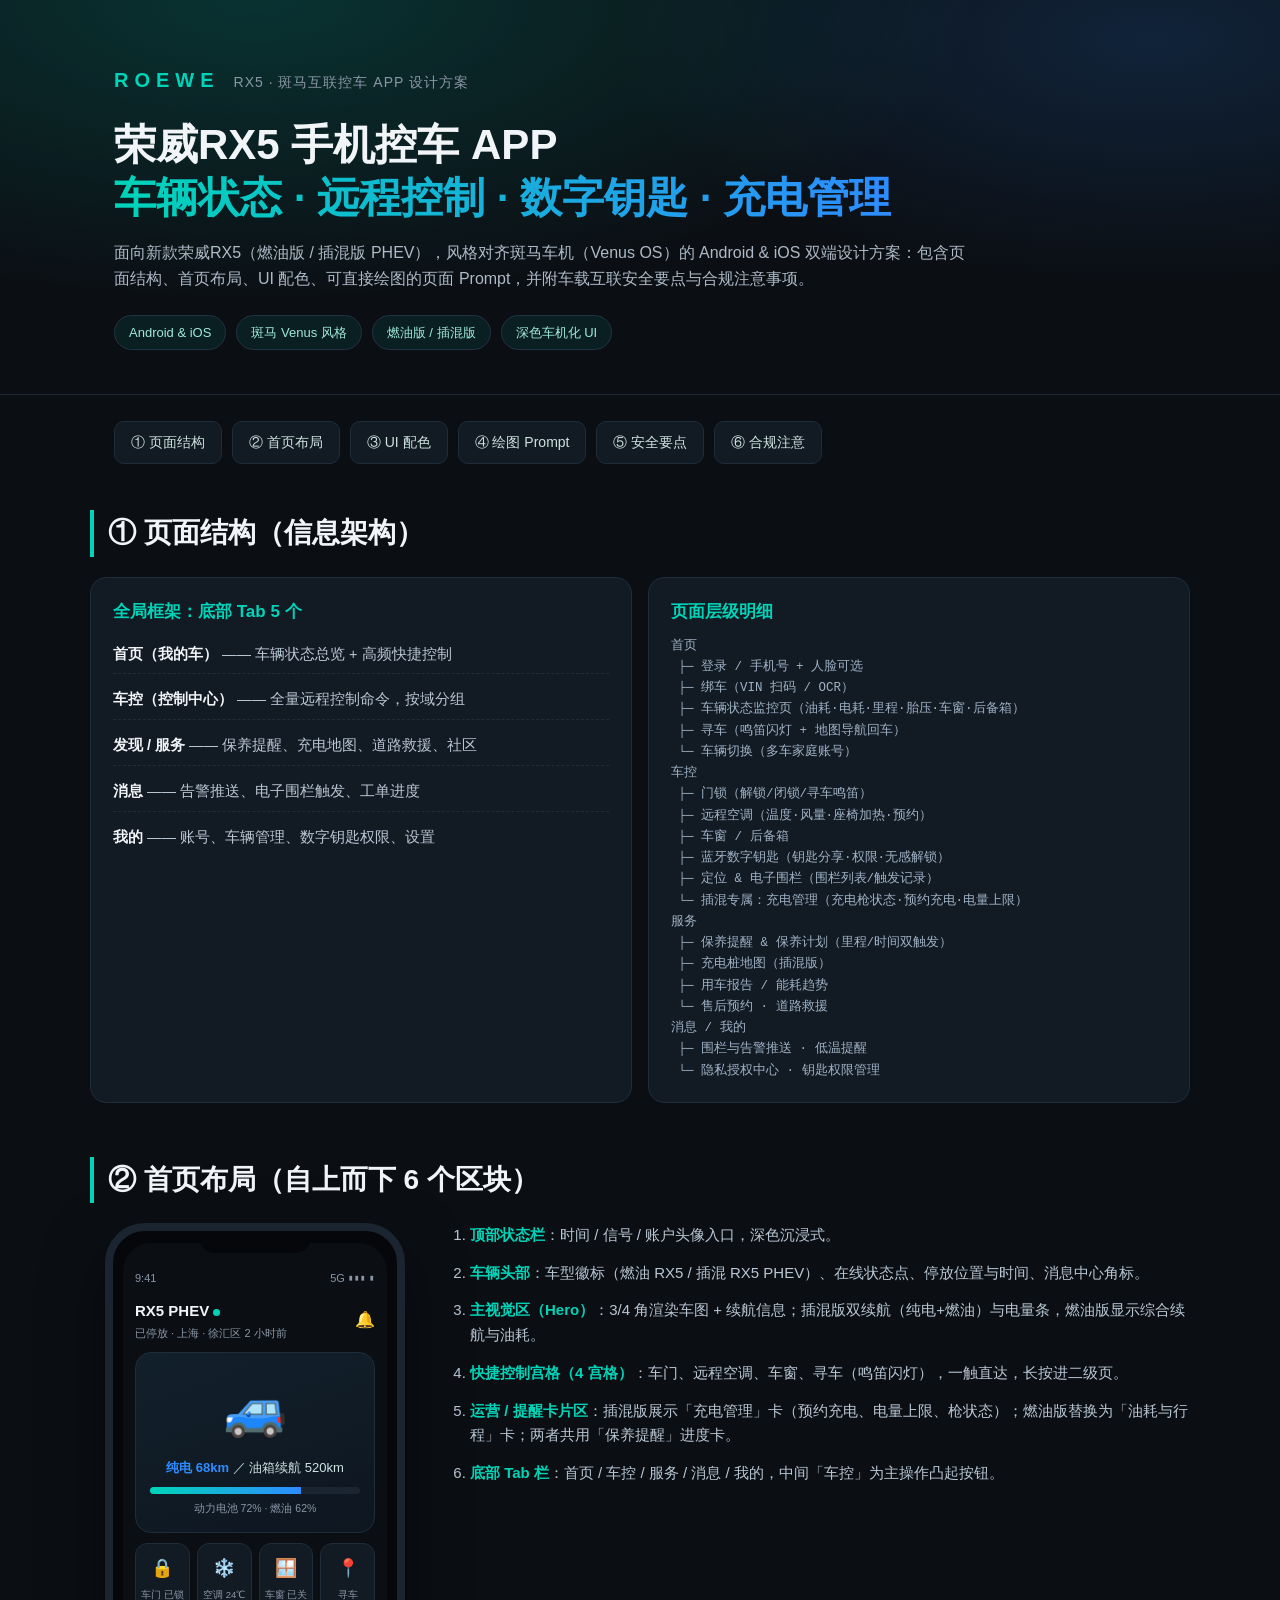
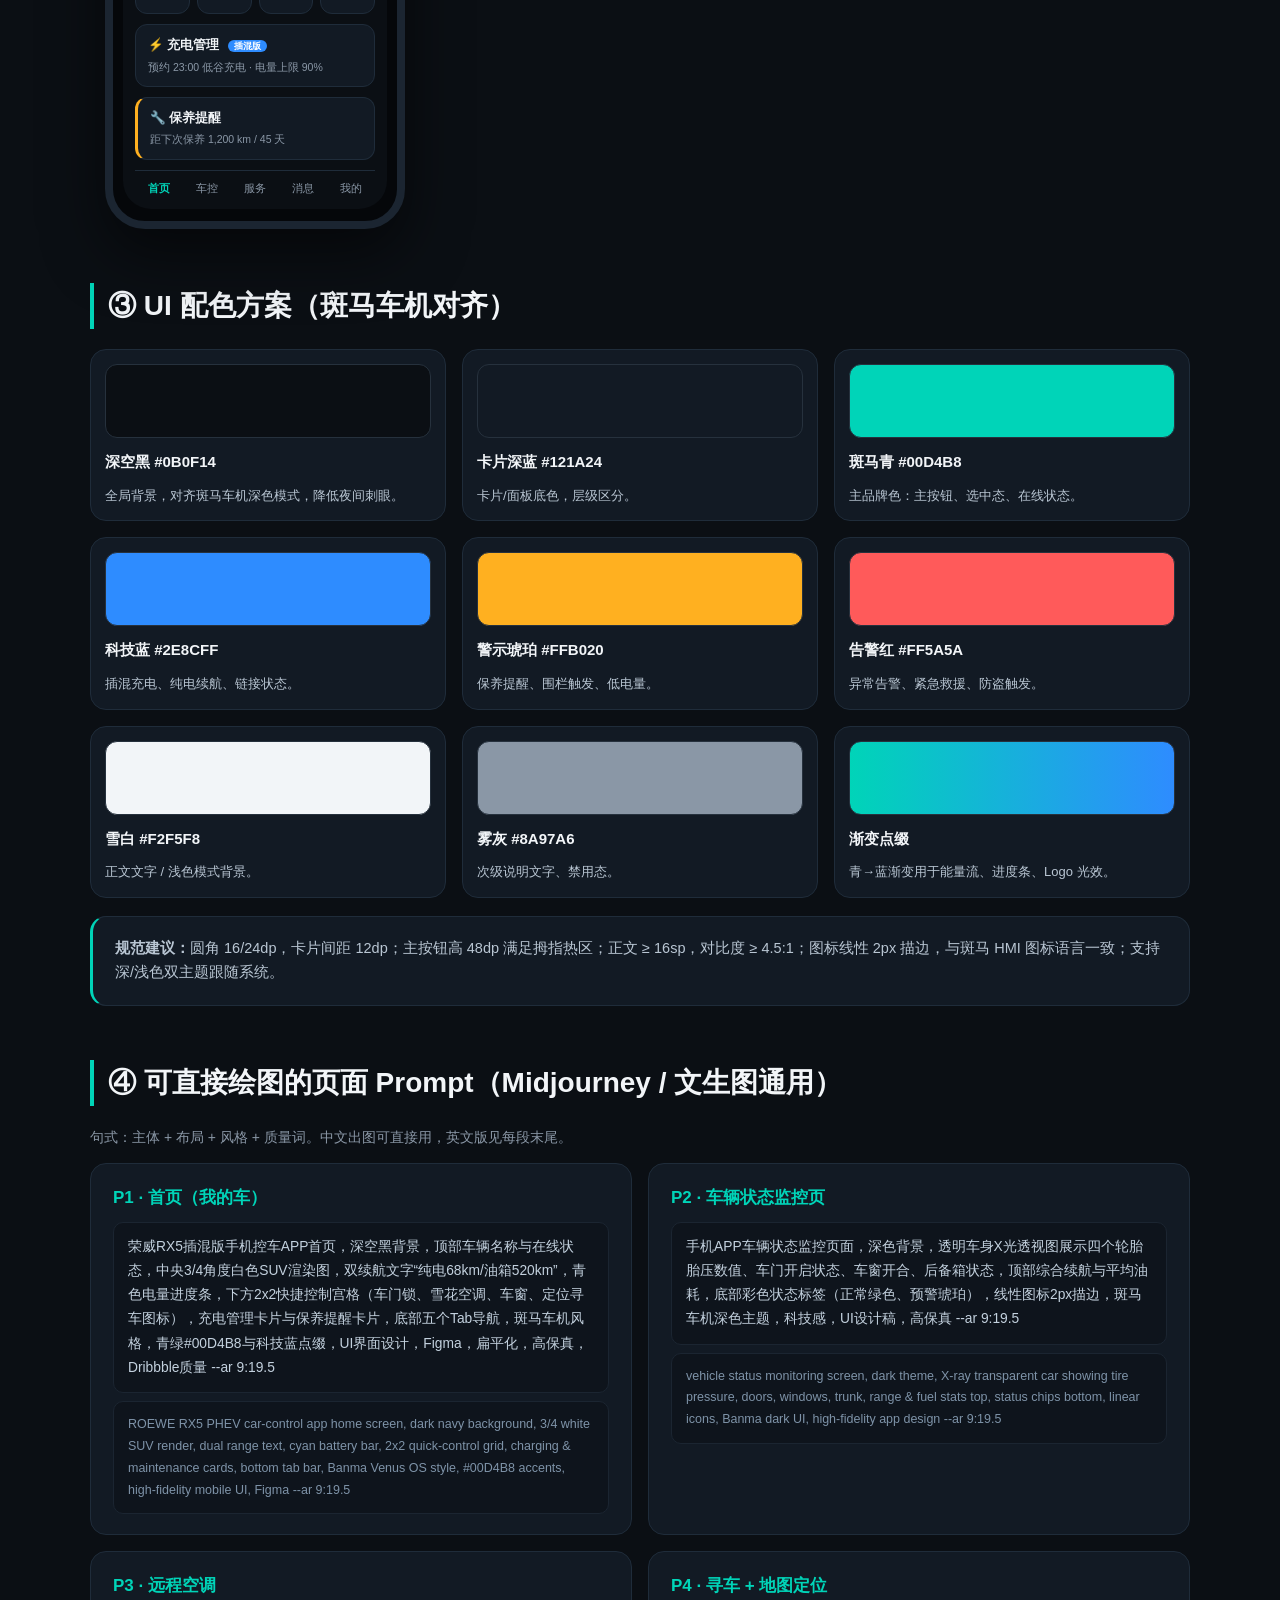
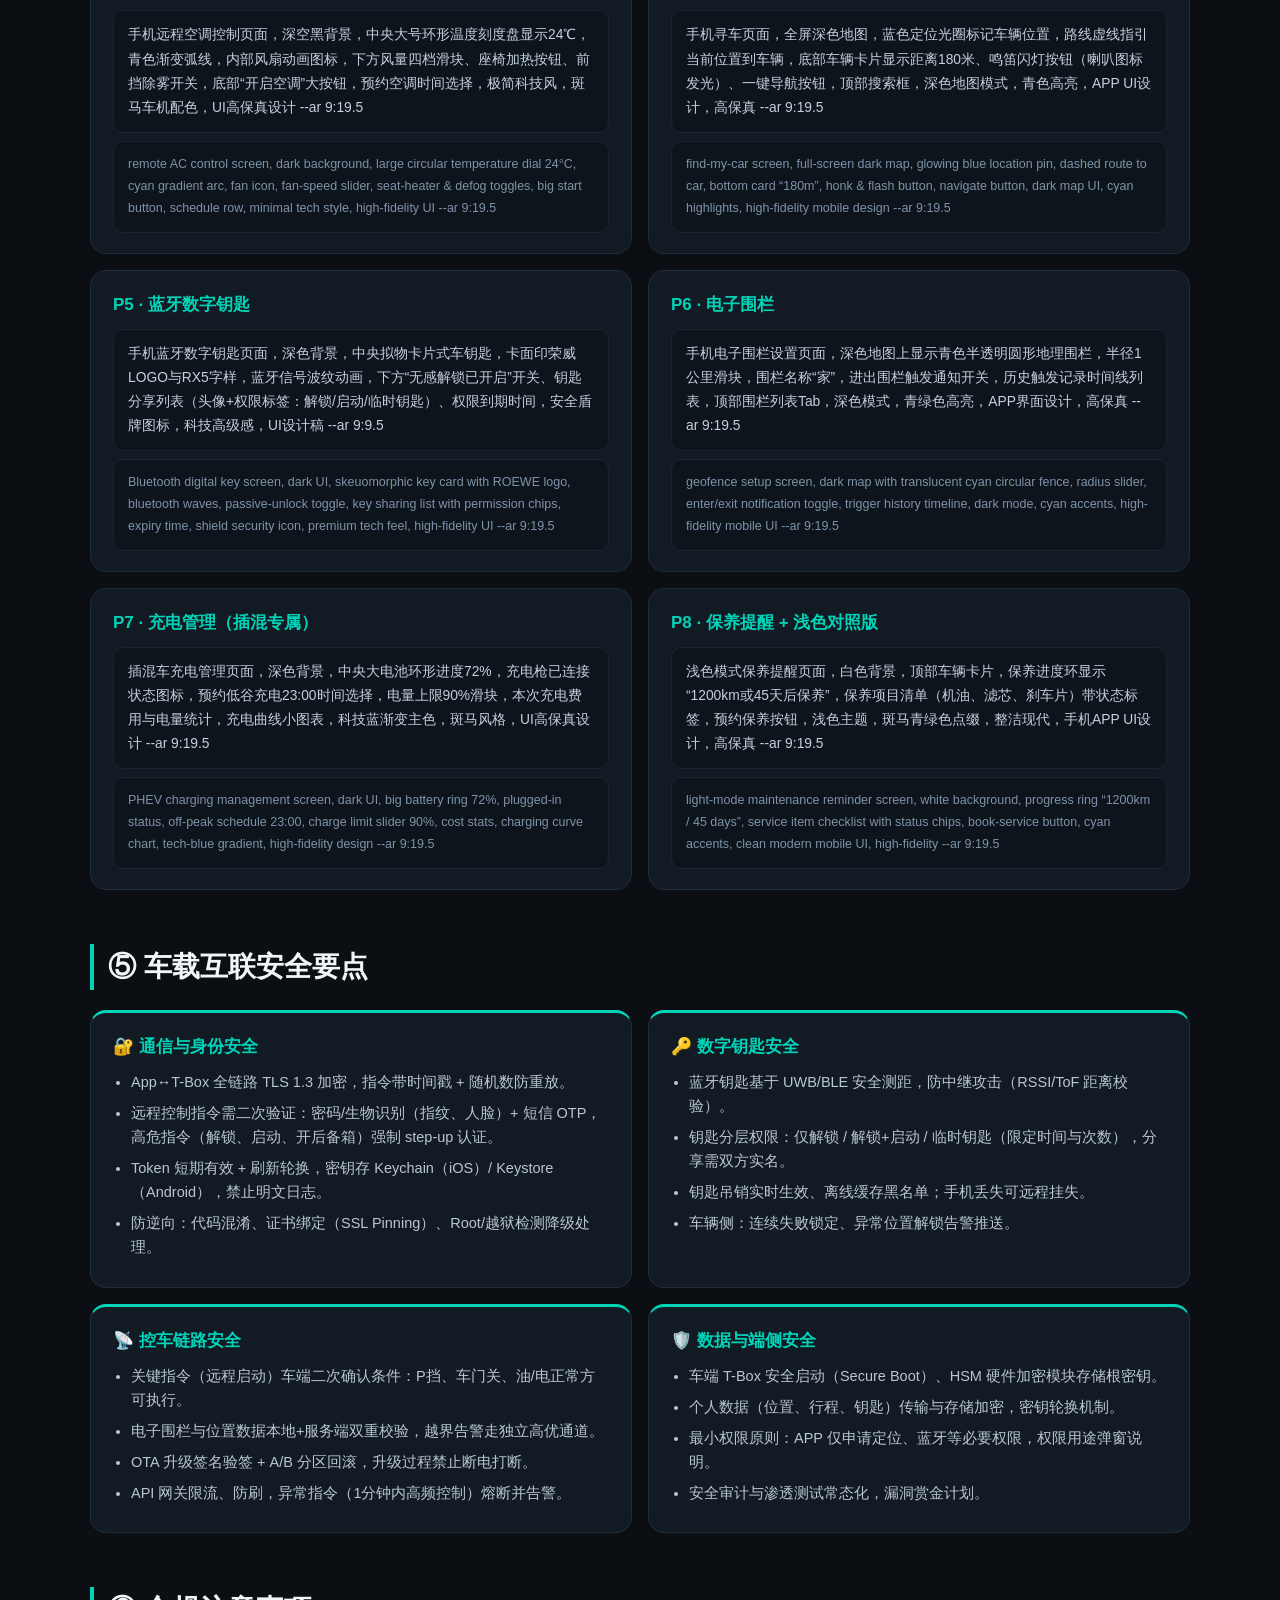
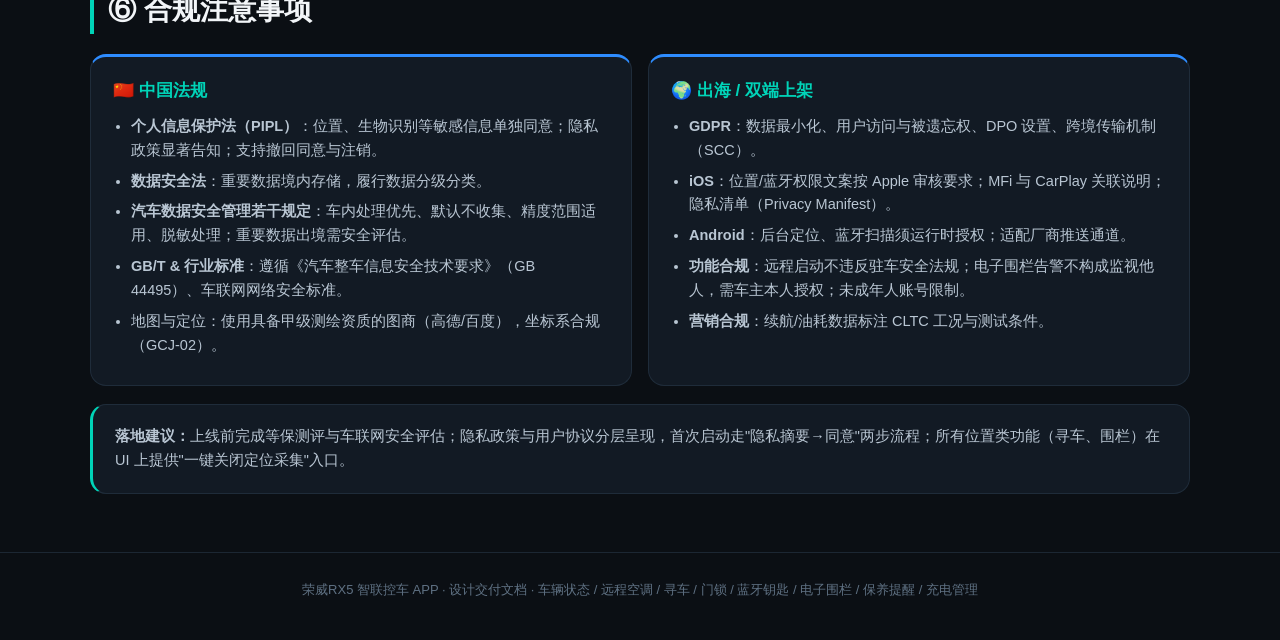
==== deliver/index.html @ 2e9de17f "deploy roewe rx5 app design" ====
<!DOCTYPE html>
<html lang="zh-CN">
<head>
<meta charset="UTF-8">
<meta name="viewport" content="width=device-width, initial-scale=1.0">
<title>荣威RX5 智联控车 APP 设计方案</title>
<link rel="stylesheet" href="style.css">
</head>
<body>

<header class="hero">
  <div class="wrap">
    <div class="brand">
      <span class="logo">ROEWE</span>
      <span class="logo-sub">RX5 · 斑马互联控车 APP 设计方案</span>
    </div>
    <h1>荣威RX5 手机控车 APP<br><span class="hl">车辆状态 · 远程控制 · 数字钥匙 · 充电管理</span></h1>
    <p class="lead">面向新款荣威RX5（燃油版 / 插混版 PHEV），风格对齐斑马车机（Venus OS）的 Android & iOS 双端设计方案：包含页面结构、首页布局、UI 配色、可直接绘图的页面 Prompt，并附车载互联安全要点与合规注意事项。</p>
    <div class="chips">
      <span class="chip">Android & iOS</span>
      <span class="chip">斑马 Venus 风格</span>
      <span class="chip">燃油版 / 插混版</span>
      <span class="chip">深色车机化 UI</span>
    </div>
  </div>
</header>

<nav class="toc wrap">
  <a href="#structure">① 页面结构</a>
  <a href="#home">② 首页布局</a>
  <a href="#colors">③ UI 配色</a>
  <a href="#prompts">④ 绘图 Prompt</a>
  <a href="#security">⑤ 安全要点</a>
  <a href="#compliance">⑥ 合规注意</a>
</nav>

<!-- 1 页面结构 -->
<section id="structure" class="wrap section">
  <h2>① 页面结构（信息架构）</h2>
  <div class="grid cols-2">
    <div class="card">
      <h3>全局框架：底部 Tab 5 个</h3>
      <ul class="tree">
        <li><b>首页（我的车）</b> —— 车辆状态总览 + 高频快捷控制</li>
        <li><b>车控（控制中心）</b> —— 全量远程控制命令，按域分组</li>
        <li><b>发现 / 服务</b> —— 保养提醒、充电地图、道路救援、社区</li>
        <li><b>消息</b> —— 告警推送、电子围栏触发、工单进度</li>
        <li><b>我的</b> —— 账号、车辆管理、数字钥匙权限、设置</li>
      </ul>
    </div>
    <div class="card">
      <h3>页面层级明细</h3>
      <pre class="tree-pre">首页
 ├─ 登录 / 手机号 + 人脸可选
 ├─ 绑车（VIN 扫码 / OCR）
 ├─ 车辆状态监控页（油耗·电耗·里程·胎压·车窗·后备箱）
 ├─ 寻车（鸣笛闪灯 + 地图导航回车）
 └─ 车辆切换（多车家庭账号）
车控
 ├─ 门锁（解锁/闭锁/寻车鸣笛）
 ├─ 远程空调（温度·风量·座椅加热·预约）
 ├─ 车窗 / 后备箱
 ├─ 蓝牙数字钥匙（钥匙分享·权限·无感解锁）
 ├─ 定位 & 电子围栏（围栏列表/触发记录）
 └─ 插混专属：充电管理（充电枪状态·预约充电·电量上限）
服务
 ├─ 保养提醒 & 保养计划（里程/时间双触发）
 ├─ 充电桩地图（插混版）
 ├─ 用车报告 / 能耗趋势
 └─ 售后预约 · 道路救援
消息 / 我的
 ├─ 围栏与告警推送 · 低温提醒
 └─ 隐私授权中心 · 钥匙权限管理</pre>
    </div>
  </div>
</section>

<!-- 2 首页布局 -->
<section id="home" class="wrap section">
  <h2>② 首页布局（自上而下 6 个区块）</h2>
  <div class="home-layout">
    <div class="phone">
      <div class="phone-notch"></div>
      <div class="phone-screen">
        <div class="ph-block ph-status">
          <span>9:41</span><span>5G ▮▮▮ ▮</span>
        </div>
        <div class="ph-block ph-head">
          <div>
            <div class="ph-car">RX5 PHEV <span class="dot online"></span></div>
            <div class="ph-sub">已停放 · 上海 · 徐汇区 2 小时前</div>
          </div>
          <div class="ph-ico">🔔</div>
        </div>
        <div class="ph-block ph-hero">
          <div class="ph-carimg">🚙</div>
          <div class="ph-range"><b>纯电 68km</b> ／ 油箱续航 520km</div>
          <div class="ph-batt"><i style="width:72%"></i></div>
          <div class="ph-batt-txt">动力电池 72% · 燃油 62%</div>
        </div>
        <div class="ph-block ph-grid">
          <div class="ph-cell">🔒<span>车门 已锁</span></div>
          <div class="ph-cell">❄️<span>空调 24℃</span></div>
          <div class="ph-cell">🪟<span>车窗 已关</span></div>
          <div class="ph-cell">📍<span>寻车</span></div>
        </div>
        <div class="ph-block ph-card">
          <div class="ph-card-t">⚡ 充电管理 <em>插混版</em></div>
          <div class="ph-card-b">预约 23:00 低谷充电 · 电量上限 90%</div>
        </div>
        <div class="ph-block ph-card warn">
          <div class="ph-card-t">🔧 保养提醒</div>
          <div class="ph-card-b">距下次保养 1,200 km / 45 天</div>
        </div>
        <div class="ph-tab">
          <span class="on">首页</span><span>车控</span><span>服务</span><span>消息</span><span>我的</span>
        </div>
      </div>
    </div>
    <ol class="layout-steps">
      <li><b>顶部状态栏</b>：时间 / 信号 / 账户头像入口，深色沉浸式。</li>
      <li><b>车辆头部</b>：车型徽标（燃油 RX5 / 插混 RX5 PHEV）、在线状态点、停放位置与时间、消息中心角标。</li>
      <li><b>主视觉区（Hero）</b>：3/4 角渲染车图 + 续航信息；插混版双续航（纯电+燃油）与电量条，燃油版显示综合续航与油耗。</li>
      <li><b>快捷控制宫格（4 宫格）</b>：车门、远程空调、车窗、寻车（鸣笛闪灯），一触直达，长按进二级页。</li>
      <li><b>运营 / 提醒卡片区</b>：插混版展示「充电管理」卡（预约充电、电量上限、枪状态）；燃油版替换为「油耗与行程」卡；两者共用「保养提醒」进度卡。</li>
      <li><b>底部 Tab 栏</b>：首页 / 车控 / 服务 / 消息 / 我的，中间「车控」为主操作凸起按钮。</li>
    </ol>
  </div>
</section>

<!-- 3 配色 -->
<section id="colors" class="wrap section">
  <h2>③ UI 配色方案（斑马车机对齐）</h2>
  <div class="grid cols-3">
    <div class="card swatch-card">
      <div class="swatch" style="background:#0B0F14"></div>
      <h3>深空黑 #0B0F14</h3><p>全局背景，对齐斑马车机深色模式，降低夜间刺眼。</p>
    </div>
    <div class="card swatch-card">
      <div class="swatch" style="background:#121A24"></div>
      <h3>卡片深蓝 #121A24</h3><p>卡片/面板底色，层级区分。</p>
    </div>
    <div class="card swatch-card">
      <div class="swatch" style="background:#00D4B8"></div>
      <h3>斑马青 #00D4B8</h3><p>主品牌色：主按钮、选中态、在线状态。</p>
    </div>
    <div class="card swatch-card">
      <div class="swatch" style="background:#2E8CFF"></div>
      <h3>科技蓝 #2E8CFF</h3><p>插混充电、纯电续航、链接状态。</p>
    </div>
    <div class="card swatch-card">
      <div class="swatch" style="background:#FFB020"></div>
      <h3>警示琥珀 #FFB020</h3><p>保养提醒、围栏触发、低电量。</p>
    </div>
    <div class="card swatch-card">
      <div class="swatch" style="background:#FF5A5A"></div>
      <h3>告警红 #FF5A5A</h3><p>异常告警、紧急救援、防盗触发。</p>
    </div>
    <div class="card swatch-card">
      <div class="swatch" style="background:#F2F5F8"></div>
      <h3>雪白 #F2F5F8</h3><p>正文文字 / 浅色模式背景。</p>
    </div>
    <div class="card swatch-card">
      <div class="swatch" style="background:#8A97A6"></div>
      <h3>雾灰 #8A97A6</h3><p>次级说明文字、禁用态。</p>
    </div>
    <div class="card swatch-card">
      <div class="swatch" style="background:linear-gradient(90deg,#00D4B8,#2E8CFF)"></div>
      <h3>渐变点缀</h3><p>青→蓝渐变用于能量流、进度条、Logo 光效。</p>
    </div>
  </div>
  <div class="card tips">
    <b>规范建议：</b>圆角 16/24dp，卡片间距 12dp；主按钮高 48dp 满足拇指热区；正文 ≥ 16sp，对比度 ≥ 4.5:1；图标线性 2px 描边，与斑马 HMI 图标语言一致；支持深/浅色双主题跟随系统。
  </div>
</section>

<!-- 4 Prompts -->
<section id="prompts" class="wrap section">
  <h2>④ 可直接绘图的页面 Prompt（Midjourney / 文生图通用）</h2>
  <p class="p-note">句式：主体 + 布局 + 风格 + 质量词。中文出图可直接用，英文版见每段末尾。</p>
  <div class="grid cols-2">
    <div class="card prompt">
      <h3>P1 · 首页（我的车）</h3>
      <p>荣威RX5插混版手机控车APP首页，深空黑背景，顶部车辆名称与在线状态，中央3/4角度白色SUV渲染图，双续航文字“纯电68km/油箱520km”，青色电量进度条，下方2x2快捷控制宫格（车门锁、雪花空调、车窗、定位寻车图标），充电管理卡片与保养提醒卡片，底部五个Tab导航，斑马车机风格，青绿#00D4B8与科技蓝点缀，UI界面设计，Figma，扁平化，高保真，Dribbble质量 --ar 9:19.5</p>
      <p class="en">ROEWE RX5 PHEV car-control app home screen, dark navy background, 3/4 white SUV render, dual range text, cyan battery bar, 2x2 quick-control grid, charging &amp; maintenance cards, bottom tab bar, Banma Venus OS style, #00D4B8 accents, high-fidelity mobile UI, Figma --ar 9:19.5</p>
    </div>
    <div class="card prompt">
      <h3>P2 · 车辆状态监控页</h3>
      <p>手机APP车辆状态监控页面，深色背景，透明车身X光透视图展示四个轮胎胎压数值、车门开启状态、车窗开合、后备箱状态，顶部综合续航与平均油耗，底部彩色状态标签（正常绿色、预警琥珀），线性图标2px描边，斑马车机深色主题，科技感，UI设计稿，高保真 --ar 9:19.5</p>
      <p class="en">vehicle status monitoring screen, dark theme, X-ray transparent car showing tire pressure, doors, windows, trunk, range &amp; fuel stats top, status chips bottom, linear icons, Banma dark UI, high-fidelity app design --ar 9:19.5</p>
    </div>
    <div class="card prompt">
      <h3>P3 · 远程空调</h3>
      <p>手机远程空调控制页面，深空黑背景，中央大号环形温度刻度盘显示24℃，青色渐变弧线，内部风扇动画图标，下方风量四档滑块、座椅加热按钮、前挡除雾开关，底部“开启空调”大按钮，预约空调时间选择，极简科技风，斑马车机配色，UI高保真设计 --ar 9:19.5</p>
      <p class="en">remote AC control screen, dark background, large circular temperature dial 24°C, cyan gradient arc, fan icon, fan-speed slider, seat-heater &amp; defog toggles, big start button, schedule row, minimal tech style, high-fidelity UI --ar 9:19.5</p>
    </div>
    <div class="card prompt">
      <h3>P4 · 寻车 + 地图定位</h3>
      <p>手机寻车页面，全屏深色地图，蓝色定位光圈标记车辆位置，路线虚线指引当前位置到车辆，底部车辆卡片显示距离180米、鸣笛闪灯按钮（喇叭图标发光）、一键导航按钮，顶部搜索框，深色地图模式，青色高亮，APP UI设计，高保真 --ar 9:19.5</p>
      <p class="en">find-my-car screen, full-screen dark map, glowing blue location pin, dashed route to car, bottom card “180m”, honk &amp; flash button, navigate button, dark map UI, cyan highlights, high-fidelity mobile design --ar 9:19.5</p>
    </div>
    <div class="card prompt">
      <h3>P5 · 蓝牙数字钥匙</h3>
      <p>手机蓝牙数字钥匙页面，深色背景，中央拟物卡片式车钥匙，卡面印荣威LOGO与RX5字样，蓝牙信号波纹动画，下方“无感解锁已开启”开关、钥匙分享列表（头像+权限标签：解锁/启动/临时钥匙）、权限到期时间，安全盾牌图标，科技高级感，UI设计稿 --ar 9:9.5</p>
      <p class="en">Bluetooth digital key screen, dark UI, skeuomorphic key card with ROEWE logo, bluetooth waves, passive-unlock toggle, key sharing list with permission chips, expiry time, shield security icon, premium tech feel, high-fidelity UI --ar 9:19.5</p>
    </div>
    <div class="card prompt">
      <h3>P6 · 电子围栏</h3>
      <p>手机电子围栏设置页面，深色地图上显示青色半透明圆形地理围栏，半径1公里滑块，围栏名称“家”，进出围栏触发通知开关，历史触发记录时间线列表，顶部围栏列表Tab，深色模式，青绿色高亮，APP界面设计，高保真 --ar 9:19.5</p>
      <p class="en">geofence setup screen, dark map with translucent cyan circular fence, radius slider, enter/exit notification toggle, trigger history timeline, dark mode, cyan accents, high-fidelity mobile UI --ar 9:19.5</p>
    </div>
    <div class="card prompt">
      <h3>P7 · 充电管理（插混专属）</h3>
      <p>插混车充电管理页面，深色背景，中央大电池环形进度72%，充电枪已连接状态图标，预约低谷充电23:00时间选择，电量上限90%滑块，本次充电费用与电量统计，充电曲线小图表，科技蓝渐变主色，斑马风格，UI高保真设计 --ar 9:19.5</p>
      <p class="en">PHEV charging management screen, dark UI, big battery ring 72%, plugged-in status, off-peak schedule 23:00, charge limit slider 90%, cost stats, charging curve chart, tech-blue gradient, high-fidelity design --ar 9:19.5</p>
    </div>
    <div class="card prompt">
      <h3>P8 · 保养提醒 + 浅色对照版</h3>
      <p>浅色模式保养提醒页面，白色背景，顶部车辆卡片，保养进度环显示“1200km或45天后保养”，保养项目清单（机油、滤芯、刹车片）带状态标签，预约保养按钮，浅色主题，斑马青绿色点缀，整洁现代，手机APP UI设计，高保真 --ar 9:19.5</p>
      <p class="en">light-mode maintenance reminder screen, white background, progress ring “1200km / 45 days”, service item checklist with status chips, book-service button, cyan accents, clean modern mobile UI, high-fidelity --ar 9:19.5</p>
    </div>
  </div>
</section>

<!-- 5 安全 -->
<section id="security" class="wrap section">
  <h2>⑤ 车载互联安全要点</h2>
  <div class="grid cols-2">
    <div class="card sec">
      <h3>🔐 通信与身份安全</h3>
      <ul>
        <li>App↔T-Box 全链路 TLS 1.3 加密，指令带时间戳 + 随机数防重放。</li>
        <li>远程控制指令需二次验证：密码/生物识别（指纹、人脸）+ 短信 OTP，高危指令（解锁、启动、开后备箱）强制 step-up 认证。</li>
        <li>Token 短期有效 + 刷新轮换，密钥存 Keychain（iOS）/ Keystore（Android），禁止明文日志。</li>
        <li>防逆向：代码混淆、证书绑定（SSL Pinning）、Root/越狱检测降级处理。</li>
      </ul>
    </div>
    <div class="card sec">
      <h3>🔑 数字钥匙安全</h3>
      <ul>
        <li>蓝牙钥匙基于 UWB/BLE 安全测距，防中继攻击（RSSI/ToF 距离校验）。</li>
        <li>钥匙分层权限：仅解锁 / 解锁+启动 / 临时钥匙（限定时间与次数），分享需双方实名。</li>
        <li>钥匙吊销实时生效、离线缓存黑名单；手机丢失可远程挂失。</li>
        <li>车辆侧：连续失败锁定、异常位置解锁告警推送。</li>
      </ul>
    </div>
    <div class="card sec">
      <h3>📡 控车链路安全</h3>
      <ul>
        <li>关键指令（远程启动）车端二次确认条件：P挡、车门关、油/电正常方可执行。</li>
        <li>电子围栏与位置数据本地+服务端双重校验，越界告警走独立高优通道。</li>
        <li>OTA 升级签名验签 + A/B 分区回滚，升级过程禁止断电打断。</li>
        <li>API 网关限流、防刷，异常指令（1分钟内高频控制）熔断并告警。</li>
      </ul>
    </div>
    <div class="card sec">
      <h3>🛡️ 数据与端侧安全</h3>
      <ul>
        <li>车端 T-Box 安全启动（Secure Boot）、HSM 硬件加密模块存储根密钥。</li>
        <li>个人数据（位置、行程、钥匙）传输与存储加密，密钥轮换机制。</li>
        <li>最小权限原则：APP 仅申请定位、蓝牙等必要权限，权限用途弹窗说明。</li>
        <li>安全审计与渗透测试常态化，漏洞赏金计划。</li>
      </ul>
    </div>
  </div>
</section>

<!-- 6 合规 -->
<section id="compliance" class="wrap section">
  <h2>⑥ 合规注意事项</h2>
  <div class="grid cols-2">
    <div class="card comp">
      <h3>🇨🇳 中国法规</h3>
      <ul>
        <li><b>个人信息保护法（PIPL）</b>：位置、生物识别等敏感信息单独同意；隐私政策显著告知；支持撤回同意与注销。</li>
        <li><b>数据安全法</b>：重要数据境内存储，履行数据分级分类。</li>
        <li><b>汽车数据安全管理若干规定</b>：车内处理优先、默认不收集、精度范围适用、脱敏处理；重要数据出境需安全评估。</li>
        <li><b>GB/T &amp; 行业标准</b>：遵循《汽车整车信息安全技术要求》（GB 44495）、车联网网络安全标准。</li>
        <li>地图与定位：使用具备甲级测绘资质的图商（高德/百度），坐标系合规（GCJ-02）。</li>
      </ul>
    </div>
    <div class="card comp">
      <h3>🌍 出海 / 双端上架</h3>
      <ul>
        <li><b>GDPR</b>：数据最小化、用户访问与被遗忘权、DPO 设置、跨境传输机制（SCC）。</li>
        <li><b>iOS</b>：位置/蓝牙权限文案按 Apple 审核要求；MFi 与 CarPlay 关联说明；隐私清单（Privacy Manifest）。</li>
        <li><b>Android</b>：后台定位、蓝牙扫描须运行时授权；适配厂商推送通道。</li>
        <li><b>功能合规</b>：远程启动不违反驻车安全法规；电子围栏告警不构成监视他人，需车主本人授权；未成年人账号限制。</li>
        <li><b>营销合规</b>：续航/油耗数据标注 CLTC 工况与测试条件。</li>
      </ul>
    </div>
  </div>
  <div class="card tips">
    <b>落地建议：</b>上线前完成等保测评与车联网安全评估；隐私政策与用户协议分层呈现，首次启动走"隐私摘要→同意"两步流程；所有位置类功能（寻车、围栏）在 UI 上提供"一键关闭定位采集"入口。
  </div>
</section>

<footer class="foot">
  <div class="wrap">荣威RX5 智联控车 APP · 设计交付文档 · 车辆状态 / 远程空调 / 寻车 / 门锁 / 蓝牙钥匙 / 电子围栏 / 保养提醒 / 充电管理</div>
</footer>

</body>
</html>
---- deliver/style.css ----
* { margin: 0; padding: 0; box-sizing: border-box; }
body {
  font-family: -apple-system, "PingFang SC", "Microsoft YaHei", "Segoe UI", sans-serif;
  background: #0B0F14;
  color: #F2F5F8;
  line-height: 1.65;
}
.wrap { max-width: 1100px; margin: 0 auto; padding: 0 24px; }

.hero {
  background: radial-gradient(1200px 500px at 20% 0%, rgba(0,212,184,.18), transparent 60%),
              radial-gradient(900px 400px at 90% 10%, rgba(46,140,255,.16), transparent 60%),
              #0B0F14;
  padding: 64px 0 44px;
  border-bottom: 1px solid #1C2733;
}
.brand { display: flex; align-items: baseline; gap: 14px; margin-bottom: 22px; }
.logo { font-weight: 800; letter-spacing: 6px; color: #00D4B8; font-size: 20px; }
.logo-sub { color: #8A97A6; font-size: 14px; letter-spacing: 1px; }
.hero h1 { font-size: 42px; line-height: 1.25; font-weight: 800; }
.hero .hl { background: linear-gradient(90deg,#00D4B8,#2E8CFF); -webkit-background-clip: text; background-clip: text; color: transparent; }
.lead { color: #AEBAC7; max-width: 860px; margin-top: 16px; font-size: 16px; }
.chips { margin-top: 22px; display: flex; flex-wrap: wrap; gap: 10px; }
.chip { border: 1px solid #234; background: rgba(0,212,184,.08); color: #9FE9DC; padding: 6px 14px; border-radius: 999px; font-size: 13px; }

.toc { display: flex; flex-wrap: wrap; gap: 10px; padding-top: 26px; }
.toc a {
  text-decoration: none; color: #CFE3E0; background: #121A24;
  border: 1px solid #1F2C3A; padding: 9px 16px; border-radius: 10px; font-size: 14px;
}
.toc a:hover { border-color: #00D4B8; color: #00D4B8; }

.section { padding: 46px 0 8px; }
.section h2 { font-size: 28px; margin-bottom: 20px; padding-left: 14px; border-left: 4px solid #00D4B8; }

.grid { display: grid; gap: 16px; }
.cols-2 { grid-template-columns: repeat(2, 1fr); }
.cols-3 { grid-template-columns: repeat(3, 1fr); }

.card { background: #121A24; border: 1px solid #1F2C3A; border-radius: 16px; padding: 20px 22px; }
.card h3 { font-size: 17px; margin-bottom: 10px; color: #00D4B8; }
.card ul { padding-left: 18px; color: #B9C6D3; font-size: 14.5px; }
.card ul li { margin-bottom: 7px; }
.card p { color: #B9C6D3; font-size: 14.5px; }

.tree { list-style: none; padding-left: 0 !important; }
.tree li { padding: 7px 0; border-bottom: 1px dashed #1F2C3A; font-size: 14.5px; color: #B9C6D3; }
.tree li:last-child { border-bottom: none; }
.tree b { color: #F2F5F8; }

.tree-pre {
  white-space: pre-wrap; font-family: "SF Mono", Consolas, monospace;
  font-size: 12.5px; color: #9FB2C4; line-height: 1.7;
}

/* 首页布局 */
.home-layout { display: grid; grid-template-columns: 330px 1fr; gap: 30px; align-items: start; }
.phone {
  width: 300px; margin: 0 auto; background: #05070A; border: 8px solid #1B2531;
  border-radius: 40px; padding: 12px 10px; position: relative; box-shadow: 0 24px 60px rgba(0,0,0,.55);
}
.phone-notch { width: 110px; height: 22px; background: #05070A; border-radius: 0 0 14px 14px; position: absolute; top: 0; left: 50%; transform: translateX(-50%); z-index: 3; }
.phone-screen { background: #0B0F14; border-radius: 28px; overflow: hidden; padding: 26px 12px 8px; }
.ph-block { margin-bottom: 10px; }
.ph-status { display: flex; justify-content: space-between; font-size: 11px; color: #8A97A6; margin-bottom: 12px; }
.ph-head { display: flex; justify-content: space-between; align-items: center; }
.ph-car { font-weight: 700; font-size: 15px; }
.dot { display: inline-block; width: 7px; height: 7px; border-radius: 50%; background: #00D4B8; }
.ph-sub { font-size: 11px; color: #8A97A6; }
.ph-ico { font-size: 16px; }
.ph-hero { background: linear-gradient(160deg,#12202B,#0E1620); border: 1px solid #1F2C3A; border-radius: 16px; padding: 14px; text-align: center; }
.ph-carimg { font-size: 52px; }
.ph-range { font-size: 13px; color: #CFE3E0; margin-top: 4px; }
.ph-range b { color: #2E8CFF; }
.ph-batt { height: 7px; background: #1B2531; border-radius: 99px; margin: 9px 0 6px; overflow: hidden; }
.ph-batt i { display: block; height: 100%; background: linear-gradient(90deg,#00D4B8,#2E8CFF); }
.ph-batt-txt { font-size: 10.5px; color: #8A97A6; }
.ph-grid { display: grid; grid-template-columns: repeat(4,1fr); gap: 7px; }
.ph-cell { background: #121A24; border: 1px solid #1F2C3A; border-radius: 12px; text-align: center; padding: 10px 2px; font-size: 18px; }
.ph-cell span { display: block; font-size: 9.5px; color: #8A97A6; margin-top: 4px; }
.ph-card { background: #121A24; border: 1px solid #1F2C3A; border-radius: 12px; padding: 10px 12px; }
.ph-card.em, .ph-card.warn { border-left: 3px solid #2E8CFF; }
.ph-card.warn { border-left-color: #FFB020; }
.ph-card-t { font-size: 12.5px; font-weight: 700; }
.ph-card-t em { font-style: normal; font-size: 9px; background: #2E8CFF; color: #fff; padding: 1px 6px; border-radius: 99px; margin-left: 5px; }
.ph-card-b { font-size: 10.5px; color: #8A97A6; margin-top: 3px; }
.ph-tab { display: flex; justify-content: space-around; padding: 9px 0 4px; border-top: 1px solid #1F2C3A; font-size: 10.5px; color: #8A97A6; }
.ph-tab .on { color: #00D4B8; font-weight: 700; }

.layout-steps { padding-left: 20px; }
.layout-steps li { margin-bottom: 13px; color: #B9C6D3; font-size: 15px; }
.layout-steps b { color: #00D4B8; }

/* 配色 */
.swatch-card { padding: 14px; }
.swatch { height: 74px; border-radius: 12px; border: 1px solid #26313D; margin-bottom: 12px; }
.swatch-card h3 { font-size: 15px; color: #F2F5F8; }
.swatch-card p { font-size: 13px; }

.tips { margin-top: 18px; color: #B9C6D3; font-size: 14.5px; border-left: 3px solid #00D4B8; }

/* prompts */
.p-note { color: #8A97A6; font-size: 14px; margin-bottom: 14px; }
.prompt p { font-size: 13.8px; line-height: 1.75; background: #0E141C; border: 1px solid #1B2531; border-radius: 10px; padding: 12px 14px; color: #C3D1DE; }
.prompt .en { margin-top: 8px; color: #7E93A8; font-size: 12.5px; }

.card.sec, .card.comp { border-top: 3px solid #00D4B8; }
.card.comp { border-top-color: #2E8CFF; }

.foot { margin-top: 50px; padding: 26px 0 40px; border-top: 1px solid #1C2733; color: #5F7183; font-size: 13px; text-align: center; }

@media (max-width: 860px) {
  .cols-2, .cols-3 { grid-template-columns: 1fr; }
  .home-layout { grid-template-columns: 1fr; }
  .hero h1 { font-size: 30px; }
}
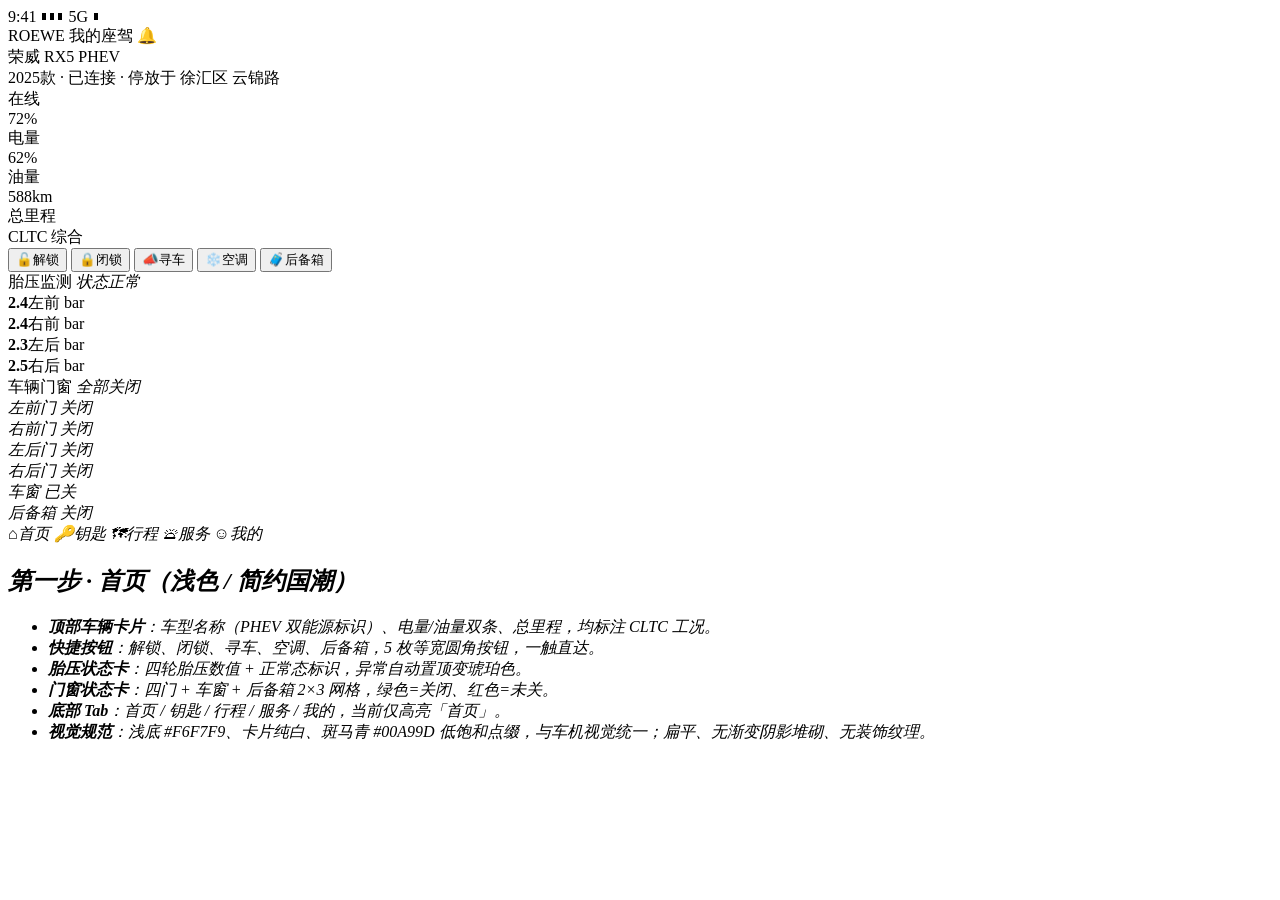
==== commit 79daea57: "deploy rx5 home page light" ====
--- a/deliver/index.html
+++ b/deliver/index.html
@@ -3,301 +3,118 @@
 <head>
 <meta charset="UTF-8">
 <meta name="viewport" content="width=device-width, initial-scale=1.0">
-<title>荣威RX5 智联控车 APP 设计方案</title>
-<link rel="stylesheet" href="style.css">
+<title>荣威RX5 控车APP · 首页</title>
+<link rel="stylesheet" href="home.css">
 </head>
 <body>
+<div class="stage">
+  <div class="phone">
+    <div class="screen">
 
-<header class="hero">
-  <div class="wrap">
-    <div class="brand">
-      <span class="logo">ROEWE</span>
-      <span class="logo-sub">RX5 · 斑马互联控车 APP 设计方案</span>
-    </div>
-    <h1>荣威RX5 手机控车 APP<br><span class="hl">车辆状态 · 远程控制 · 数字钥匙 · 充电管理</span></h1>
-    <p class="lead">面向新款荣威RX5（燃油版 / 插混版 PHEV），风格对齐斑马车机（Venus OS）的 Android & iOS 双端设计方案：包含页面结构、首页布局、UI 配色、可直接绘图的页面 Prompt，并附车载互联安全要点与合规注意事项。</p>
-    <div class="chips">
-      <span class="chip">Android & iOS</span>
-      <span class="chip">斑马 Venus 风格</span>
-      <span class="chip">燃油版 / 插混版</span>
-      <span class="chip">深色车机化 UI</span>
+      <!-- 状态栏 -->
+      <div class="statusbar">
+        <span>9:41</span>
+        <span class="sb-icons">▮▮▮ 5G ▮</span>
+      </div>
+
+      <!-- 顶部标题 -->
+      <header class="topbar">
+        <span class="brand">ROEWE</span>
+        <span class="title">我的座驾</span>
+        <span class="bell">🔔</span>
+      </header>
+
+      <!-- 顶部车辆卡片 -->
+      <section class="car-card">
+        <div class="car-top">
+          <div>
+            <div class="car-name">荣威 RX5 PHEV</div>
+            <div class="car-meta">2025款 · 已连接 · 停放于 徐汇区 云锦路</div>
+          </div>
+          <div class="online"><i></i>在线</div>
+        </div>
+
+        <div class="car-stats">
+          <div class="stat">
+            <div class="stat-v">72<span>%</span></div>
+            <div class="stat-k">电量</div>
+            <div class="bar"><i class="e" style="width:72%"></i></div>
+          </div>
+          <div class="stat">
+            <div class="stat-v">62<span>%</span></div>
+            <div class="stat-k">油量</div>
+            <div class="bar"><i class="f" style="width:62%"></i></div>
+          </div>
+          <div class="stat">
+            <div class="stat-v">588<span>km</span></div>
+            <div class="stat-k">总里程</div>
+            <div class="stat-sub">CLTC 综合</div>
+          </div>
+        </div>
+      </section>
+
+      <!-- 快捷按钮 -->
+      <section class="quick">
+        <button class="q-btn"><span class="q-ico">🔓</span>解锁</button>
+        <button class="q-btn"><span class="q-ico">🔒</span>闭锁</button>
+        <button class="q-btn"><span class="q-ico">📣</span>寻车</button>
+        <button class="q-btn"><span class="q-ico">❄️</span>空调</button>
+        <button class="q-btn"><span class="q-ico">🧳</span>后备箱</button>
+      </section>
+
+      <!-- 胎压卡片 -->
+      <section class="card">
+        <div class="card-head">
+          <span>胎压监测</span>
+          <em class="ok">状态正常</em>
+        </div>
+        <div class="tire-row">
+          <div class="tire"><b>2.4</b><span>左前 bar</span><i class="n"></i></div>
+          <div class="tire"><b>2.4</b><span>右前 bar</span><i class="n"></i></div>
+          <div class="tire"><b>2.3</b><span>左后 bar</span><i class="n"></i></div>
+          <div class="tire"><b>2.5</b><span>右后 bar</span><i class="n"></i></div>
+        </div>
+      </section>
+
+      <!-- 门窗状态卡片 -->
+      <section class="card">
+        <div class="card-head">
+          <span>车辆门窗</span>
+          <em class="ok">全部关闭</span>
+        </div>
+        <div class="door-grid">
+          <div class="door ok">左前门 关闭</div>
+          <div class="door ok">右前门 关闭</div>
+          <div class="door ok">左后门 关闭</div>
+          <div class="door ok">右后门 关闭</div>
+          <div class="door ok">车窗 已关</div>
+          <div class="door ok">后备箱 关闭</div>
+        </div>
+      </section>
+
+      <!-- 底部 tab -->
+      <nav class="tabbar">
+        <span class="tab on">⌂<i>首页</i></span>
+        <span class="tab">🔑<i>钥匙</i></span>
+        <span class="tab">🗺<i>行程</i></span>
+        <span class="tab">🛎<i>服务</i></span>
+        <span class="tab">☺<i>我的</i></span>
+      </nav>
+
     </div>
   </div>
-</header>
 
-<nav class="toc wrap">
-  <a href="#structure">① 页面结构</a>
-  <a href="#home">② 首页布局</a>
-  <a href="#colors">③ UI 配色</a>
-  <a href="#prompts">④ 绘图 Prompt</a>
-  <a href="#security">⑤ 安全要点</a>
-  <a href="#compliance">⑥ 合规注意</a>
-</nav>
-
-<!-- 1 页面结构 -->
-<section id="structure" class="wrap section">
-  <h2>① 页面结构（信息架构）</h2>
-  <div class="grid cols-2">
-    <div class="card">
-      <h3>全局框架：底部 Tab 5 个</h3>
-      <ul class="tree">
-        <li><b>首页（我的车）</b> —— 车辆状态总览 + 高频快捷控制</li>
-        <li><b>车控（控制中心）</b> —— 全量远程控制命令，按域分组</li>
-        <li><b>发现 / 服务</b> —— 保养提醒、充电地图、道路救援、社区</li>
-        <li><b>消息</b> —— 告警推送、电子围栏触发、工单进度</li>
-        <li><b>我的</b> —— 账号、车辆管理、数字钥匙权限、设置</li>
-      </ul>
-    </div>
-    <div class="card">
-      <h3>页面层级明细</h3>
-      <pre class="tree-pre">首页
- ├─ 登录 / 手机号 + 人脸可选
- ├─ 绑车（VIN 扫码 / OCR）
- ├─ 车辆状态监控页（油耗·电耗·里程·胎压·车窗·后备箱）
- ├─ 寻车（鸣笛闪灯 + 地图导航回车）
- └─ 车辆切换（多车家庭账号）
-车控
- ├─ 门锁（解锁/闭锁/寻车鸣笛）
- ├─ 远程空调（温度·风量·座椅加热·预约）
- ├─ 车窗 / 后备箱
- ├─ 蓝牙数字钥匙（钥匙分享·权限·无感解锁）
- ├─ 定位 & 电子围栏（围栏列表/触发记录）
- └─ 插混专属：充电管理（充电枪状态·预约充电·电量上限）
-服务
- ├─ 保养提醒 & 保养计划（里程/时间双触发）
- ├─ 充电桩地图（插混版）
- ├─ 用车报告 / 能耗趋势
- └─ 售后预约 · 道路救援
-消息 / 我的
- ├─ 围栏与告警推送 · 低温提醒
- └─ 隐私授权中心 · 钥匙权限管理</pre>
-    </div>
-  </div>
-</section>
-
-<!-- 2 首页布局 -->
-<section id="home" class="wrap section">
-  <h2>② 首页布局（自上而下 6 个区块）</h2>
-  <div class="home-layout">
-    <div class="phone">
-      <div class="phone-notch"></div>
-      <div class="phone-screen">
-        <div class="ph-block ph-status">
-          <span>9:41</span><span>5G ▮▮▮ ▮</span>
-        </div>
-        <div class="ph-block ph-head">
-          <div>
-            <div class="ph-car">RX5 PHEV <span class="dot online"></span></div>
-            <div class="ph-sub">已停放 · 上海 · 徐汇区 2 小时前</div>
-          </div>
-          <div class="ph-ico">🔔</div>
-        </div>
-        <div class="ph-block ph-hero">
-          <div class="ph-carimg">🚙</div>
-          <div class="ph-range"><b>纯电 68km</b> ／ 油箱续航 520km</div>
-          <div class="ph-batt"><i style="width:72%"></i></div>
-          <div class="ph-batt-txt">动力电池 72% · 燃油 62%</div>
-        </div>
-        <div class="ph-block ph-grid">
-          <div class="ph-cell">🔒<span>车门 已锁</span></div>
-          <div class="ph-cell">❄️<span>空调 24℃</span></div>
-          <div class="ph-cell">🪟<span>车窗 已关</span></div>
-          <div class="ph-cell">📍<span>寻车</span></div>
-        </div>
-        <div class="ph-block ph-card">
-          <div class="ph-card-t">⚡ 充电管理 <em>插混版</em></div>
-          <div class="ph-card-b">预约 23:00 低谷充电 · 电量上限 90%</div>
-        </div>
-        <div class="ph-block ph-card warn">
-          <div class="ph-card-t">🔧 保养提醒</div>
-          <div class="ph-card-b">距下次保养 1,200 km / 45 天</div>
-        </div>
-        <div class="ph-tab">
-          <span class="on">首页</span><span>车控</span><span>服务</span><span>消息</span><span>我的</span>
-        </div>
-      </div>
-    </div>
-    <ol class="layout-steps">
-      <li><b>顶部状态栏</b>：时间 / 信号 / 账户头像入口，深色沉浸式。</li>
-      <li><b>车辆头部</b>：车型徽标（燃油 RX5 / 插混 RX5 PHEV）、在线状态点、停放位置与时间、消息中心角标。</li>
-      <li><b>主视觉区（Hero）</b>：3/4 角渲染车图 + 续航信息；插混版双续航（纯电+燃油）与电量条，燃油版显示综合续航与油耗。</li>
-      <li><b>快捷控制宫格（4 宫格）</b>：车门、远程空调、车窗、寻车（鸣笛闪灯），一触直达，长按进二级页。</li>
-      <li><b>运营 / 提醒卡片区</b>：插混版展示「充电管理」卡（预约充电、电量上限、枪状态）；燃油版替换为「油耗与行程」卡；两者共用「保养提醒」进度卡。</li>
-      <li><b>底部 Tab 栏</b>：首页 / 车控 / 服务 / 消息 / 我的，中间「车控」为主操作凸起按钮。</li>
-    </ol>
-  </div>
-</section>
-
-<!-- 3 配色 -->
-<section id="colors" class="wrap section">
-  <h2>③ UI 配色方案（斑马车机对齐）</h2>
-  <div class="grid cols-3">
-    <div class="card swatch-card">
-      <div class="swatch" style="background:#0B0F14"></div>
-      <h3>深空黑 #0B0F14</h3><p>全局背景，对齐斑马车机深色模式，降低夜间刺眼。</p>
-    </div>
-    <div class="card swatch-card">
-      <div class="swatch" style="background:#121A24"></div>
-      <h3>卡片深蓝 #121A24</h3><p>卡片/面板底色，层级区分。</p>
-    </div>
-    <div class="card swatch-card">
-      <div class="swatch" style="background:#00D4B8"></div>
-      <h3>斑马青 #00D4B8</h3><p>主品牌色：主按钮、选中态、在线状态。</p>
-    </div>
-    <div class="card swatch-card">
-      <div class="swatch" style="background:#2E8CFF"></div>
-      <h3>科技蓝 #2E8CFF</h3><p>插混充电、纯电续航、链接状态。</p>
-    </div>
-    <div class="card swatch-card">
-      <div class="swatch" style="background:#FFB020"></div>
-      <h3>警示琥珀 #FFB020</h3><p>保养提醒、围栏触发、低电量。</p>
-    </div>
-    <div class="card swatch-card">
-      <div class="swatch" style="background:#FF5A5A"></div>
-      <h3>告警红 #FF5A5A</h3><p>异常告警、紧急救援、防盗触发。</p>
-    </div>
-    <div class="card swatch-card">
-      <div class="swatch" style="background:#F2F5F8"></div>
-      <h3>雪白 #F2F5F8</h3><p>正文文字 / 浅色模式背景。</p>
-    </div>
-    <div class="card swatch-card">
-      <div class="swatch" style="background:#8A97A6"></div>
-      <h3>雾灰 #8A97A6</h3><p>次级说明文字、禁用态。</p>
-    </div>
-    <div class="card swatch-card">
-      <div class="swatch" style="background:linear-gradient(90deg,#00D4B8,#2E8CFF)"></div>
-      <h3>渐变点缀</h3><p>青→蓝渐变用于能量流、进度条、Logo 光效。</p>
-    </div>
-  </div>
-  <div class="card tips">
-    <b>规范建议：</b>圆角 16/24dp，卡片间距 12dp；主按钮高 48dp 满足拇指热区；正文 ≥ 16sp，对比度 ≥ 4.5:1；图标线性 2px 描边，与斑马 HMI 图标语言一致；支持深/浅色双主题跟随系统。
-  </div>
-</section>
-
-<!-- 4 Prompts -->
-<section id="prompts" class="wrap section">
-  <h2>④ 可直接绘图的页面 Prompt（Midjourney / 文生图通用）</h2>
-  <p class="p-note">句式：主体 + 布局 + 风格 + 质量词。中文出图可直接用，英文版见每段末尾。</p>
-  <div class="grid cols-2">
-    <div class="card prompt">
-      <h3>P1 · 首页（我的车）</h3>
-      <p>荣威RX5插混版手机控车APP首页，深空黑背景，顶部车辆名称与在线状态，中央3/4角度白色SUV渲染图，双续航文字“纯电68km/油箱520km”，青色电量进度条，下方2x2快捷控制宫格（车门锁、雪花空调、车窗、定位寻车图标），充电管理卡片与保养提醒卡片，底部五个Tab导航，斑马车机风格，青绿#00D4B8与科技蓝点缀，UI界面设计，Figma，扁平化，高保真，Dribbble质量 --ar 9:19.5</p>
-      <p class="en">ROEWE RX5 PHEV car-control app home screen, dark navy background, 3/4 white SUV render, dual range text, cyan battery bar, 2x2 quick-control grid, charging &amp; maintenance cards, bottom tab bar, Banma Venus OS style, #00D4B8 accents, high-fidelity mobile UI, Figma --ar 9:19.5</p>
-    </div>
-    <div class="card prompt">
-      <h3>P2 · 车辆状态监控页</h3>
-      <p>手机APP车辆状态监控页面，深色背景，透明车身X光透视图展示四个轮胎胎压数值、车门开启状态、车窗开合、后备箱状态，顶部综合续航与平均油耗，底部彩色状态标签（正常绿色、预警琥珀），线性图标2px描边，斑马车机深色主题，科技感，UI设计稿，高保真 --ar 9:19.5</p>
-      <p class="en">vehicle status monitoring screen, dark theme, X-ray transparent car showing tire pressure, doors, windows, trunk, range &amp; fuel stats top, status chips bottom, linear icons, Banma dark UI, high-fidelity app design --ar 9:19.5</p>
-    </div>
-    <div class="card prompt">
-      <h3>P3 · 远程空调</h3>
-      <p>手机远程空调控制页面，深空黑背景，中央大号环形温度刻度盘显示24℃，青色渐变弧线，内部风扇动画图标，下方风量四档滑块、座椅加热按钮、前挡除雾开关，底部“开启空调”大按钮，预约空调时间选择，极简科技风，斑马车机配色，UI高保真设计 --ar 9:19.5</p>
-      <p class="en">remote AC control screen, dark background, large circular temperature dial 24°C, cyan gradient arc, fan icon, fan-speed slider, seat-heater &amp; defog toggles, big start button, schedule row, minimal tech style, high-fidelity UI --ar 9:19.5</p>
-    </div>
-    <div class="card prompt">
-      <h3>P4 · 寻车 + 地图定位</h3>
-      <p>手机寻车页面，全屏深色地图，蓝色定位光圈标记车辆位置，路线虚线指引当前位置到车辆，底部车辆卡片显示距离180米、鸣笛闪灯按钮（喇叭图标发光）、一键导航按钮，顶部搜索框，深色地图模式，青色高亮，APP UI设计，高保真 --ar 9:19.5</p>
-      <p class="en">find-my-car screen, full-screen dark map, glowing blue location pin, dashed route to car, bottom card “180m”, honk &amp; flash button, navigate button, dark map UI, cyan highlights, high-fidelity mobile design --ar 9:19.5</p>
-    </div>
-    <div class="card prompt">
-      <h3>P5 · 蓝牙数字钥匙</h3>
-      <p>手机蓝牙数字钥匙页面，深色背景，中央拟物卡片式车钥匙，卡面印荣威LOGO与RX5字样，蓝牙信号波纹动画，下方“无感解锁已开启”开关、钥匙分享列表（头像+权限标签：解锁/启动/临时钥匙）、权限到期时间，安全盾牌图标，科技高级感，UI设计稿 --ar 9:9.5</p>
-      <p class="en">Bluetooth digital key screen, dark UI, skeuomorphic key card with ROEWE logo, bluetooth waves, passive-unlock toggle, key sharing list with permission chips, expiry time, shield security icon, premium tech feel, high-fidelity UI --ar 9:19.5</p>
-    </div>
-    <div class="card prompt">
-      <h3>P6 · 电子围栏</h3>
-      <p>手机电子围栏设置页面，深色地图上显示青色半透明圆形地理围栏，半径1公里滑块，围栏名称“家”，进出围栏触发通知开关，历史触发记录时间线列表，顶部围栏列表Tab，深色模式，青绿色高亮，APP界面设计，高保真 --ar 9:19.5</p>
-      <p class="en">geofence setup screen, dark map with translucent cyan circular fence, radius slider, enter/exit notification toggle, trigger history timeline, dark mode, cyan accents, high-fidelity mobile UI --ar 9:19.5</p>
-    </div>
-    <div class="card prompt">
-      <h3>P7 · 充电管理（插混专属）</h3>
-      <p>插混车充电管理页面，深色背景，中央大电池环形进度72%，充电枪已连接状态图标，预约低谷充电23:00时间选择，电量上限90%滑块，本次充电费用与电量统计，充电曲线小图表，科技蓝渐变主色，斑马风格，UI高保真设计 --ar 9:19.5</p>
-      <p class="en">PHEV charging management screen, dark UI, big battery ring 72%, plugged-in status, off-peak schedule 23:00, charge limit slider 90%, cost stats, charging curve chart, tech-blue gradient, high-fidelity design --ar 9:19.5</p>
-    </div>
-    <div class="card prompt">
-      <h3>P8 · 保养提醒 + 浅色对照版</h3>
-      <p>浅色模式保养提醒页面，白色背景，顶部车辆卡片，保养进度环显示“1200km或45天后保养”，保养项目清单（机油、滤芯、刹车片）带状态标签，预约保养按钮，浅色主题，斑马青绿色点缀，整洁现代，手机APP UI设计，高保真 --ar 9:19.5</p>
-      <p class="en">light-mode maintenance reminder screen, white background, progress ring “1200km / 45 days”, service item checklist with status chips, book-service button, cyan accents, clean modern mobile UI, high-fidelity --ar 9:19.5</p>
-    </div>
-  </div>
-</section>
-
-<!-- 5 安全 -->
-<section id="security" class="wrap section">
-  <h2>⑤ 车载互联安全要点</h2>
-  <div class="grid cols-2">
-    <div class="card sec">
-      <h3>🔐 通信与身份安全</h3>
-      <ul>
-        <li>App↔T-Box 全链路 TLS 1.3 加密，指令带时间戳 + 随机数防重放。</li>
-        <li>远程控制指令需二次验证：密码/生物识别（指纹、人脸）+ 短信 OTP，高危指令（解锁、启动、开后备箱）强制 step-up 认证。</li>
-        <li>Token 短期有效 + 刷新轮换，密钥存 Keychain（iOS）/ Keystore（Android），禁止明文日志。</li>
-        <li>防逆向：代码混淆、证书绑定（SSL Pinning）、Root/越狱检测降级处理。</li>
-      </ul>
-    </div>
-    <div class="card sec">
-      <h3>🔑 数字钥匙安全</h3>
-      <ul>
-        <li>蓝牙钥匙基于 UWB/BLE 安全测距，防中继攻击（RSSI/ToF 距离校验）。</li>
-        <li>钥匙分层权限：仅解锁 / 解锁+启动 / 临时钥匙（限定时间与次数），分享需双方实名。</li>
-        <li>钥匙吊销实时生效、离线缓存黑名单；手机丢失可远程挂失。</li>
-        <li>车辆侧：连续失败锁定、异常位置解锁告警推送。</li>
-      </ul>
-    </div>
-    <div class="card sec">
-      <h3>📡 控车链路安全</h3>
-      <ul>
-        <li>关键指令（远程启动）车端二次确认条件：P挡、车门关、油/电正常方可执行。</li>
-        <li>电子围栏与位置数据本地+服务端双重校验，越界告警走独立高优通道。</li>
-        <li>OTA 升级签名验签 + A/B 分区回滚，升级过程禁止断电打断。</li>
-        <li>API 网关限流、防刷，异常指令（1分钟内高频控制）熔断并告警。</li>
-      </ul>
-    </div>
-    <div class="card sec">
-      <h3>🛡️ 数据与端侧安全</h3>
-      <ul>
-        <li>车端 T-Box 安全启动（Secure Boot）、HSM 硬件加密模块存储根密钥。</li>
-        <li>个人数据（位置、行程、钥匙）传输与存储加密，密钥轮换机制。</li>
-        <li>最小权限原则：APP 仅申请定位、蓝牙等必要权限，权限用途弹窗说明。</li>
-        <li>安全审计与渗透测试常态化，漏洞赏金计划。</li>
-      </ul>
-    </div>
-  </div>
-</section>
-
-<!-- 6 合规 -->
-<section id="compliance" class="wrap section">
-  <h2>⑥ 合规注意事项</h2>
-  <div class="grid cols-2">
-    <div class="card comp">
-      <h3>🇨🇳 中国法规</h3>
-      <ul>
-        <li><b>个人信息保护法（PIPL）</b>：位置、生物识别等敏感信息单独同意；隐私政策显著告知；支持撤回同意与注销。</li>
-        <li><b>数据安全法</b>：重要数据境内存储，履行数据分级分类。</li>
-        <li><b>汽车数据安全管理若干规定</b>：车内处理优先、默认不收集、精度范围适用、脱敏处理；重要数据出境需安全评估。</li>
-        <li><b>GB/T &amp; 行业标准</b>：遵循《汽车整车信息安全技术要求》（GB 44495）、车联网网络安全标准。</li>
-        <li>地图与定位：使用具备甲级测绘资质的图商（高德/百度），坐标系合规（GCJ-02）。</li>
-      </ul>
-    </div>
-    <div class="card comp">
-      <h3>🌍 出海 / 双端上架</h3>
-      <ul>
-        <li><b>GDPR</b>：数据最小化、用户访问与被遗忘权、DPO 设置、跨境传输机制（SCC）。</li>
-        <li><b>iOS</b>：位置/蓝牙权限文案按 Apple 审核要求；MFi 与 CarPlay 关联说明；隐私清单（Privacy Manifest）。</li>
-        <li><b>Android</b>：后台定位、蓝牙扫描须运行时授权；适配厂商推送通道。</li>
-        <li><b>功能合规</b>：远程启动不违反驻车安全法规；电子围栏告警不构成监视他人，需车主本人授权；未成年人账号限制。</li>
-        <li><b>营销合规</b>：续航/油耗数据标注 CLTC 工况与测试条件。</li>
-      </ul>
-    </div>
-  </div>
-  <div class="card tips">
-    <b>落地建议：</b>上线前完成等保测评与车联网安全评估；隐私政策与用户协议分层呈现，首次启动走"隐私摘要→同意"两步流程；所有位置类功能（寻车、围栏）在 UI 上提供"一键关闭定位采集"入口。
-  </div>
-</section>
-
-<footer class="foot">
-  <div class="wrap">荣威RX5 智联控车 APP · 设计交付文档 · 车辆状态 / 远程空调 / 寻车 / 门锁 / 蓝牙钥匙 / 电子围栏 / 保养提醒 / 充电管理</div>
-</footer>
-
+  <aside class="spec">
+    <h1>第一步 · 首页（浅色 / 简约国潮）</h1>
+    <ul>
+      <li><b>顶部车辆卡片</b>：车型名称（PHEV 双能源标识）、电量/油量双条、总里程，均标注 CLTC 工况。</li>
+      <li><b>快捷按钮</b>：解锁、闭锁、寻车、空调、后备箱，5 枚等宽圆角按钮，一触直达。</li>
+      <li><b>胎压状态卡</b>：四轮胎压数值 + 正常态标识，异常自动置顶变琥珀色。</li>
+      <li><b>门窗状态卡</b>：四门 + 车窗 + 后备箱 2×3 网格，绿色=关闭、红色=未关。</li>
+      <li><b>底部 Tab</b>：首页 / 钥匙 / 行程 / 服务 / 我的，当前仅高亮「首页」。</li>
+      <li><b>视觉规范</b>：浅底 #F6F7F9、卡片纯白、斑马青 #00A99D 低饱和点缀，与车机视觉统一；扁平、无渐变阴影堆砌、无装饰纹理。</li>
+    </ul>
+  </aside>
+</div>
 </body>
 </html>
